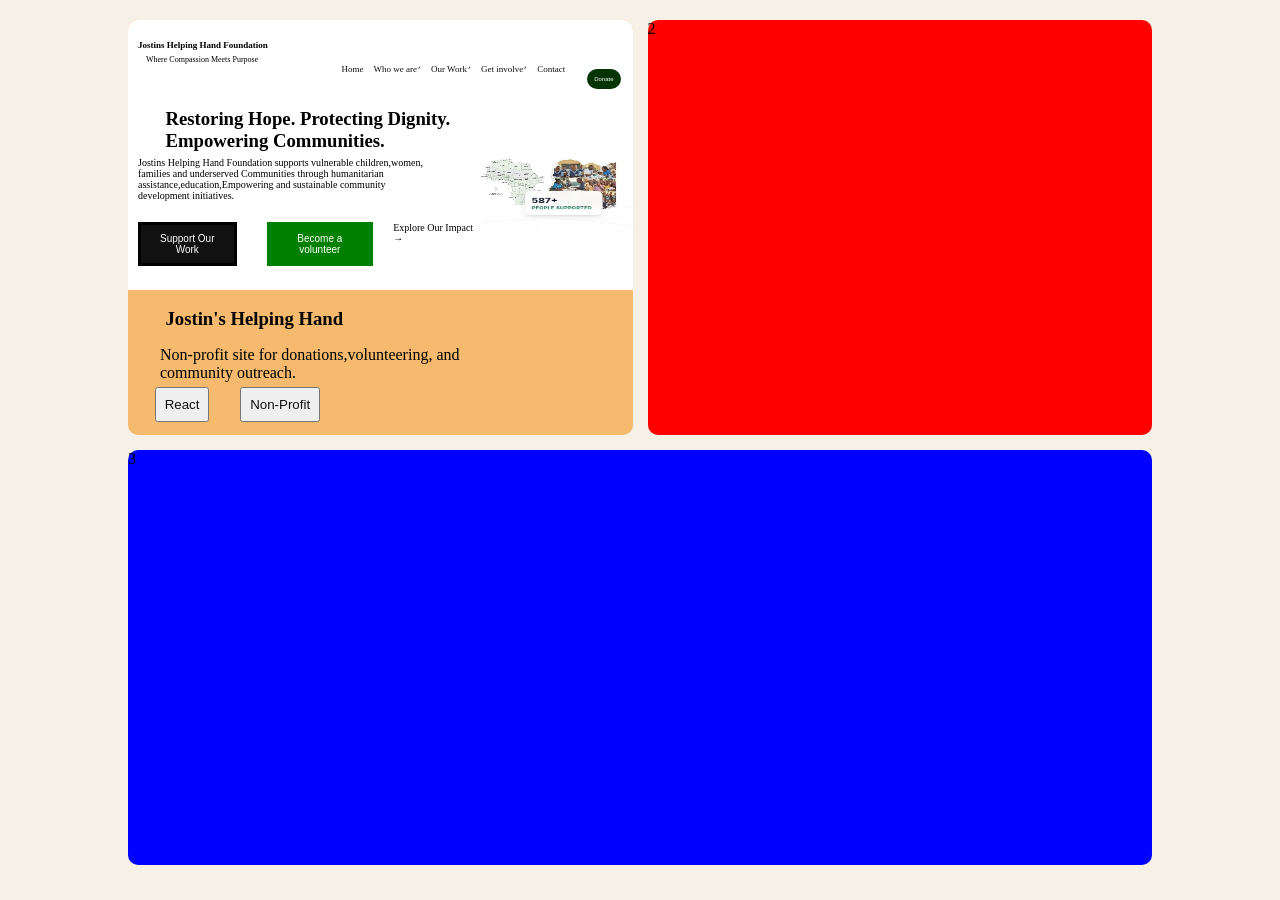
==== index.html @ e825ff5f "my first commit" ====
<!DOCTYPE html>
<html lang="en">
<head>
    <meta charset="UTF-8">
    <meta name="viewport" content="width=device-width, initial-scale=1.0">
    <title>Group Tasks</title>
    <link rel="stylesheet" href="style.css">
    
</head>
<body>
    <div class="parent">
        <div class="one">
            <div class="hand">
                <header>
                    <div id="jos">
                    <h4>Jostins Helping Hand Foundation</h4>
                    <p>Where Compassion Meets Purpose</p>
                    </div>
                    <nav id="are">
                        <a href="#home">Home</a>
                        <a href="#who">Who we are꣺</a>
                        <a href="#our">Our Work꣺</a>
                        <a href="#get">Get involve꣺</a>
                        <a href="#contact">Contact</a>
                        <button id="btn">Donate</button>
                    </nav>
                    
                </header>
                
                <h3>Restoring Hope. Protecting Dignity. <br>Empowering Communities.</h3>
                <img src="image/Screenshot_20261029-131007.jpg" alt="map">
                <p>Jostins Helping Hand Foundation supports vulnerable children,women, <br>
                   families and underserved Communities through humanitarian <br>
                   assistance,education,Empowering and sustainable community <br>
                   development initiatives.
                </p>
                <footer>
                    <button id="ort">Support Our Work</button>
                    <button id="ome">Become a volunteer</button>
                    <p>Explore Our Impact →</p>
                </footer>
            </div>
            <div class="form">
                <h3>Jostin's Helping Hand</h3>
                <p>Non-profit site for donations,volunteering, and <br>community outreach.</p>

                <button>React</button>
                <button>Non-Profit</button>

            </div>






        </div>
        <div class="two">2</div>
        <div class="three">3</div>
    </div>
</body>
</html>
---- style.css ----
*{
    margin: 0;
    padding: 0;
    box-sizing: border-box;
}
body{
    background-color: #F7F0E6;

}
.parent{
    width: 80%;
    height: 50%;
    margin: 20px auto;
    display: grid;
    grid-template-columns: repeat(4, 1fr);
    grid-template-rows: repeat(4,200px);
    grid-gap: 15px;
}
.one{
    border-radius: 10px;
    box-shadow: 50px auto black;
    background-color: #f5ba6d;
    grid-column: span 2;
    grid-row: span 2;

}
.one:hover {
    transition: all 0.2s ease;
    transform: translateY(-8px);
    box-shadow: 0 8px 20px rgba(0, 0, 0, 0.08);
}
.hand{
    background-color: white;
    height: 65%;
    border-radius: 10px 10px 0px 0px;
}
#jos h4{
    font-size: 9px;
    padding-left: 10px;
    padding-top: 20px;
}
#jos p{
     font-size: 8px;
    padding-left: 10px;
}
#are{
    display: flex;
    justify-content: flex-end;
    /* margin-right: 3em; */
    gap: 10px;
    font-size: 9px;
    
}
#are a{
    text-decoration: none;
    color: #111111;
}
#are a:hover{
    color: aquamarine;
}
#btn{
    background-color: rgb(5, 53, 5);
    border-radius: 15px;
    margin-right: 2em;
    border: none;
    color: white;
    font-size: 6px;
    padding: 7px;
    cursor: pointer;
}
#btn:hover{
    color: grey;
}
img{
    float: right;
    width: 30%;
    height: 30%;
}
h3{
    margin-left: 2em;
    margin-top: 1em;
}
.hand p{
    font-size: 10px;
    margin-left: 1em;
    margin-top: 5px;
}
footer{
    display: flex;
    margin-top: 1em;
    gap: 10px;
}
#ort{
    background-color: #111111;
    border: solid black;
    color: white;
    font-size: 10px;
    margin-left: 1em;
}
#ort:hover{
    color: gray;
}
#ome{
    background-color: green;
    border: solid green;
    color: white;
    font-size: 10px;
}
#ome:hover{
    color: skyblue;
}
.form h3{
    font-family: serif;
}
.form p{
    margin-left: 2em;
    margin-top: 1em;
}
button{
    padding: 8px;
    margin-top: 5px;
    margin-left: 2em;
    color: #fcd29b;
    color: #111111;
}
.two{
    border-radius: 10px;
    box-shadow: 20px auto black;
    background-color: red;
    grid-column: span 2;
    grid-row: span 2;

}
.three{
    border-radius: 10px;
    box-shadow: 20px auto black;
    background-color: blue;
    grid-column: span 4;
    grid-row: span 2;

}
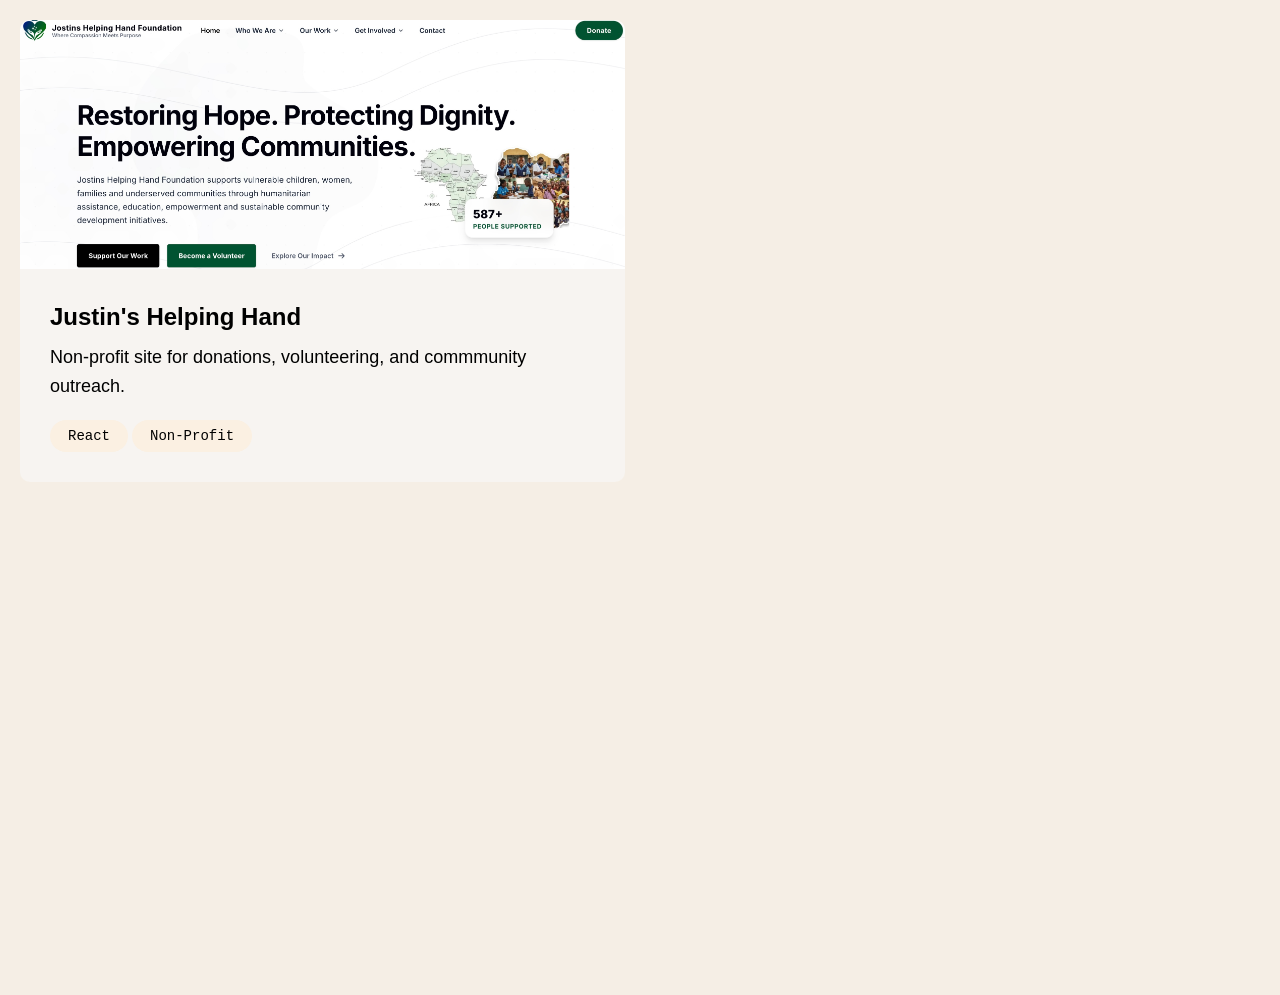
==== commit c9833fe5: "rename files to match project structure" ====
--- a/index.html
+++ b/index.html
@@ -1,62 +1,36 @@
 <!DOCTYPE html>
 <html lang="en">
+
 <head>
     <meta charset="UTF-8">
     <meta name="viewport" content="width=device-width, initial-scale=1.0">
-    <title>Group Tasks</title>
+    <title>Creative Portfolio</title>
     <link rel="stylesheet" href="style.css">
-    
 </head>
+
 <body>
-    <div class="parent">
-        <div class="one">
-            <div class="hand">
-                <header>
-                    <div id="jos">
-                    <h4>Jostins Helping Hand Foundation</h4>
-                    <p>Where Compassion Meets Purpose</p>
-                    </div>
-                    <nav id="are">
-                        <a href="#home">Home</a>
-                        <a href="#who">Who we are꣺</a>
-                        <a href="#our">Our Work꣺</a>
-                        <a href="#get">Get involve꣺</a>
-                        <a href="#contact">Contact</a>
-                        <button id="btn">Donate</button>
-                    </nav>
-                    
-                </header>
+
+    <main>
+        <div class="main">
+            <div class="card1">
+                <div class="imeg">
+                    <img src="Screen Shot 2026-10-29 at 09.38.31 3.jpg" alt="image">
+                </div>
+                <div class="h">
+                    <h2>Justin's Helping Hand</h2>
+                    <p>Non-profit site for donations, volunteering, and commmunity outreach.</p>
+                    <button>React</button> <button>Non-Profit</button>
+                </div>
+            </div>
+            <div class="card2">
                 
-                <h3>Restoring Hope. Protecting Dignity. <br>Empowering Communities.</h3>
-                <img src="image/Screenshot_20261029-131007.jpg" alt="map">
-                <p>Jostins Helping Hand Foundation supports vulnerable children,women, <br>
-                   families and underserved Communities through humanitarian <br>
-                   assistance,education,Empowering and sustainable community <br>
-                   development initiatives.
-                </p>
-                <footer>
-                    <button id="ort">Support Our Work</button>
-                    <button id="ome">Become a volunteer</button>
-                    <p>Explore Our Impact →</p>
-                </footer>
             </div>
-            <div class="form">
-                <h3>Jostin's Helping Hand</h3>
-                <p>Non-profit site for donations,volunteering, and <br>community outreach.</p>
-
-                <button>React</button>
-                <button>Non-Profit</button>
+            <div class="card3">
 
             </div>
+        </div>
+    </main>
 
+</body>
 
-
-
-
-
-        </div>
-        <div class="two">2</div>
-        <div class="three">3</div>
-    </div>
-</body>
 </html>
--- a/style.css
+++ b/style.css
@@ -1,141 +1,59 @@
-*{
-    margin: 0;
-    padding: 0;
-    box-sizing: border-box;
+* {
+  box-sizing: border-box;
+  margin: 0;
+padding: 0;
 }
-body{
-    background-color: #F7F0E6;
 
+.main {
+  display: grid;
+  grid-template: 1fr 1fr/1fr 1fr;
+  gap: 30px;
+ background-color: rgb(245, 238, 229);
+padding: 20px;
 }
-.parent{
-    width: 80%;
-    height: 50%;
-    margin: 20px auto;
-    display: grid;
-    grid-template-columns: repeat(4, 1fr);
-    grid-template-rows: repeat(4,200px);
-    grid-gap: 15px;
+
+img {
+ width: 100%;
+ border-top-left-radius: 10px;
+ border-top-right-radius: 10px;
 }
-.one{
-    border-radius: 10px;
-    box-shadow: 50px auto black;
-    background-color: #f5ba6d;
-    grid-column: span 2;
-    grid-row: span 2;
 
+.card1 {
+  background-color:rgb(247, 244, 241);
+  border-radius: 10px;
 }
-.one:hover {
-    transition: all 0.2s ease;
-    transform: translateY(-8px);
-    box-shadow: 0 8px 20px rgba(0, 0, 0, 0.08);
+
+.card1:hover {
+    transition: all 0.4s ease;
+    transform: translateX(-5px);
+    box-shadow: 0 8px 20px rgba(18, 19, 18, 0.461);
 }
-.hand{
-    background-color: white;
-    height: 65%;
-    border-radius: 10px 10px 0px 0px;
+
+.h {
+  padding: 30px;
 }
-#jos h4{
-    font-size: 9px;
-    padding-left: 10px;
-    padding-top: 20px;
+
+.h button {
+  padding: 8px 18px;
+  background-color: rgb(251, 240, 226);
+  border-radius: 20px;
+  border: none;
+  font-family: "Space Mono", monospace;
+  font-size: 14px;
 }
-#jos p{
-     font-size: 8px;
-    padding-left: 10px;
+
+.h p{
+
+  margin: 12px 0 20px;
+  line-height: 1.6;
+  font-size: 18px;
 }
-#are{
-    display: flex;
-    justify-content: flex-end;
-    /* margin-right: 3em; */
-    gap: 10px;
-    font-size: 9px;
-    
+
+.h h2,
+p {
+  font-family: 'Lucida Sans', 'Lucida Sans Regular', 'Lucida Grande', 'Lucida Sans Unicode', Geneva, Verdana, sans-serif;
 }
-#are a{
-    text-decoration: none;
-    color: #111111;
-}
-#are a:hover{
-    color: aquamarine;
-}
-#btn{
-    background-color: rgb(5, 53, 5);
-    border-radius: 15px;
-    margin-right: 2em;
-    border: none;
-    color: white;
-    font-size: 6px;
-    padding: 7px;
-    cursor: pointer;
-}
-#btn:hover{
-    color: grey;
-}
-img{
-    float: right;
-    width: 30%;
-    height: 30%;
-}
-h3{
-    margin-left: 2em;
-    margin-top: 1em;
-}
-.hand p{
-    font-size: 10px;
-    margin-left: 1em;
-    margin-top: 5px;
-}
-footer{
-    display: flex;
-    margin-top: 1em;
-    gap: 10px;
-}
-#ort{
-    background-color: #111111;
-    border: solid black;
-    color: white;
-    font-size: 10px;
-    margin-left: 1em;
-}
-#ort:hover{
-    color: gray;
-}
-#ome{
-    background-color: green;
-    border: solid green;
-    color: white;
-    font-size: 10px;
-}
-#ome:hover{
-    color: skyblue;
-}
-.form h3{
-    font-family: serif;
-}
-.form p{
-    margin-left: 2em;
-    margin-top: 1em;
-}
-button{
-    padding: 8px;
-    margin-top: 5px;
-    margin-left: 2em;
-    color: #fcd29b;
-    color: #111111;
-}
-.two{
-    border-radius: 10px;
-    box-shadow: 20px auto black;
-    background-color: red;
-    grid-column: span 2;
-    grid-row: span 2;
 
-}
-.three{
-    border-radius: 10px;
-    box-shadow: 20px auto black;
-    background-color: blue;
-    grid-column: span 4;
-    grid-row: span 2;
-
+.card3 {
+  grid-column: 1 / 3;
 }
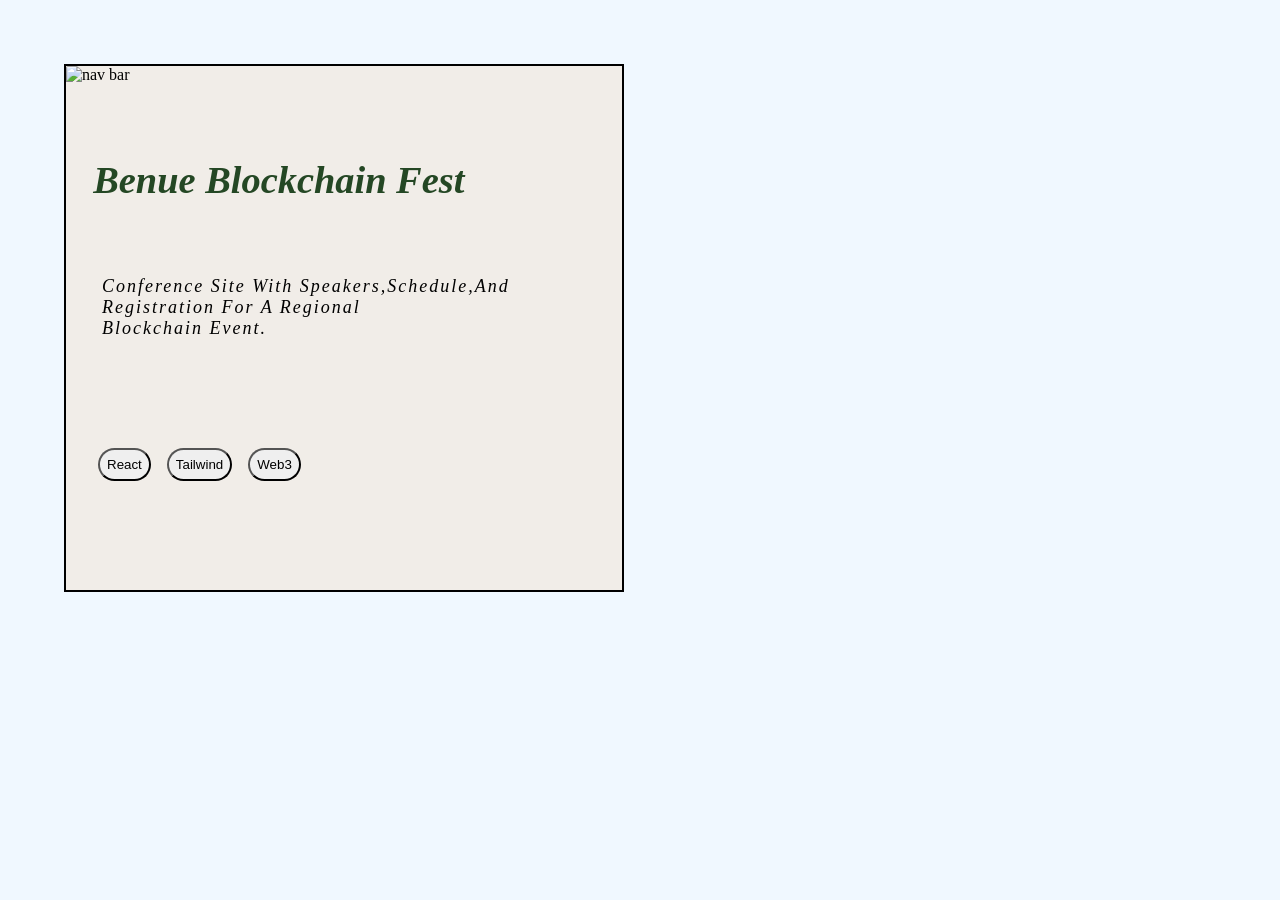
==== commit 5b25b16f: "add box2 part" ====
--- a/index.html
+++ b/index.html
@@ -4,32 +4,35 @@
 <head>
     <meta charset="UTF-8">
     <meta name="viewport" content="width=device-width, initial-scale=1.0">
-    <title>Creative Portfolio</title>
-    <link rel="stylesheet" href="style.css">
+    <title>Document</title>
+    <link rel="stylesheet" href="index.css">
 </head>
 
 <body>
+    <div class="main">
 
-    <main>
-        <div class="main">
-            <div class="card1">
-                <div class="imeg">
-                    <img src="Screen Shot 2026-10-29 at 09.38.31 3.jpg" alt="image">
-                </div>
-                <div class="h">
-                    <h2>Justin's Helping Hand</h2>
-                    <p>Non-profit site for donations, volunteering, and commmunity outreach.</p>
-                    <button>React</button> <button>Non-Profit</button>
-                </div>
+
+        <div class="img">
+            <img src="Screenshot 2026-10-29 at 12.41.29 PM.png" alt="nav bar">
+        </div>
+        <div class="h1">
+            <h1><span>benue blockchain fest</span></h1>
+        </div>
+        <div class="p">
+            <p>conference site with speakers,schedule,and registration for a regional <br>blockchain event.</p>
+        </div>
+        <section class="button">
+            <div id="button1">
+                <button>React</button>
             </div>
-            <div class="card2">
-                
+            <div id="button2">
+                <button>Tailwind</button>
             </div>
-            <div class="card3">
-
+            <div id="button3">
+                <button>Web3</button>
             </div>
-        </div>
-    </main>
+        </section>
+    </div>
 
 </body>
 
--- a/index.css
+++ b/index.css
@@ -0,0 +1,64 @@
+*{
+    
+    margin: 0px;
+    box-sizing: border-box;
+}
+body{
+    padding: 4em;
+    background-color: aliceblue;
+}
+div.main{
+    display: grid;
+    background-color: rgb(241, 237, 232);
+    border: 2px solid black;
+    height: 33em;
+    width: 35em;
+}
+img{
+    border-radius: 2px;
+    max-width: 100%;
+    height: auto;
+    
+}
+div.h1{
+    padding-left:1em;
+    font-size: larger;
+    text-transform: capitalize;
+    font-style: italic;
+    text-indent: 8px;
+    line-height: 1;
+}
+div.h1 span{
+    color: rgb(36, 71, 36);
+}
+
+div.p{
+    letter-spacing: 2px;
+    padding-left: 2em;
+    font-size: large;
+    text-transform: capitalize;
+    font-style: italic;
+    line-height: 1.
+}
+div.button{
+    padding: 2em;
+    background-color: bisque;
+}
+.button{
+    display:flex;
+    gap: 1em;
+    padding: 2em;
+}
+#button1 button{
+    border-radius: 50px;
+    padding: 7px;
+;
+}
+#button2 button{
+    border-radius: 50px;
+    padding: 7px;
+}
+#button3 button{
+    border-radius: 50px;
+    padding: 7px;
+}
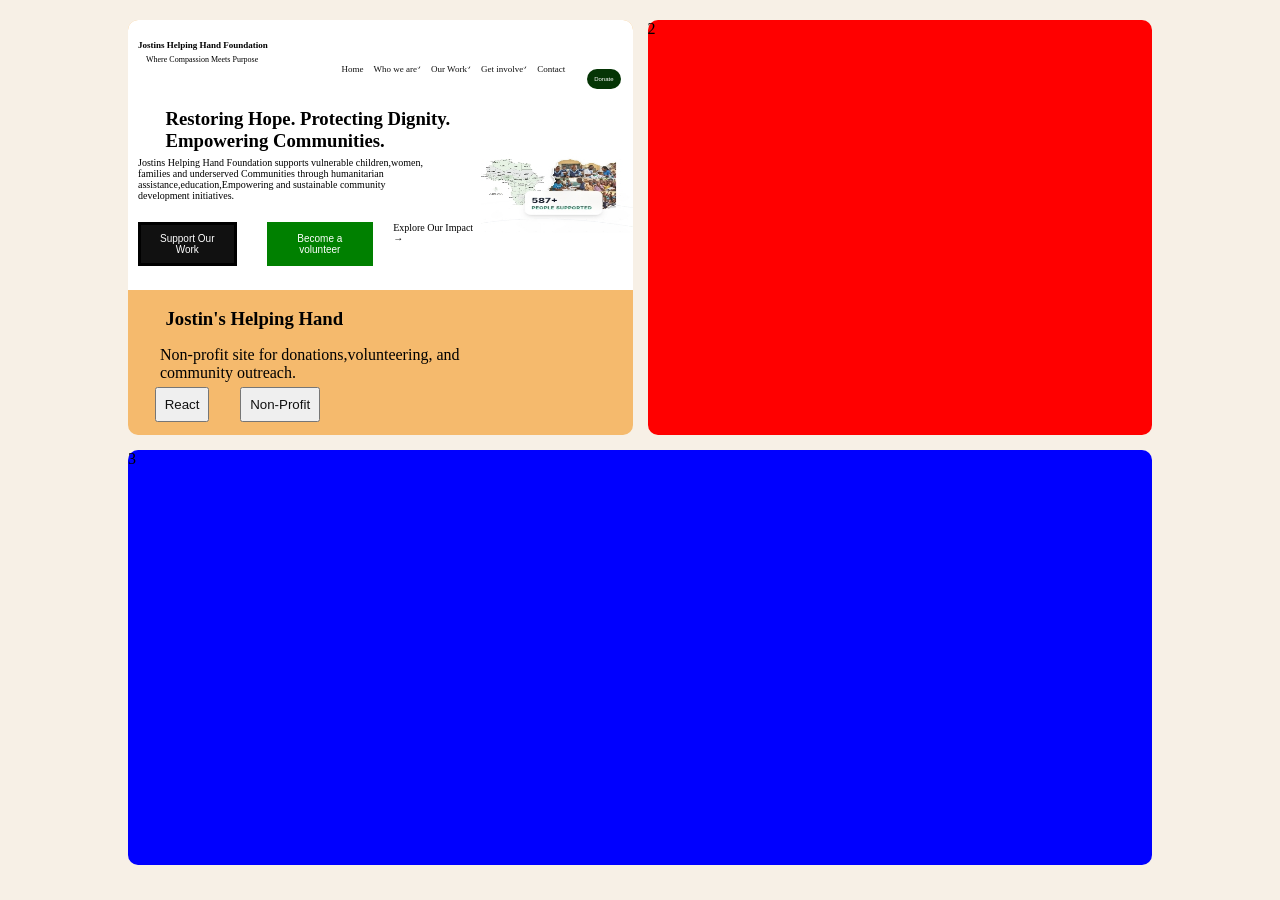
==== commit d446eb74: "Merge pull request #1 from RabiuAlabi1/feature/change-background added background changes to index.h" ====
--- a/index.html
+++ b/index.html
@@ -1,39 +1,62 @@
 <!DOCTYPE html>
 <html lang="en">
-
 <head>
     <meta charset="UTF-8">
     <meta name="viewport" content="width=device-width, initial-scale=1.0">
-    <title>Document</title>
-    <link rel="stylesheet" href="index.css">
+    <title>Group Tasks</title>
+    <link rel="stylesheet" href="style.css">
+    
 </head>
+<body>
+    <div class="parent">
+        <div class="one">
+            <div class="hand">
+                <header>
+                    <div id="jos">
+                    <h4>Jostins Helping Hand Foundation</h4>
+                    <p>Where Compassion Meets Purpose</p>
+                    </div>
+                    <nav id="are">
+                        <a href="#home">Home</a>
+                        <a href="#who">Who we are꣺</a>
+                        <a href="#our">Our Work꣺</a>
+                        <a href="#get">Get involve꣺</a>
+                        <a href="#contact">Contact</a>
+                        <button id="btn">Donate</button>
+                    </nav>
+                    
+                </header>
+                
+                <h3>Restoring Hope. Protecting Dignity. <br>Empowering Communities.</h3>
+                <img src="image/Screenshot_20261029-131007.jpg" alt="map">
+                <p>Jostins Helping Hand Foundation supports vulnerable children,women, <br>
+                   families and underserved Communities through humanitarian <br>
+                   assistance,education,Empowering and sustainable community <br>
+                   development initiatives.
+                </p>
+                <footer>
+                    <button id="ort">Support Our Work</button>
+                    <button id="ome">Become a volunteer</button>
+                    <p>Explore Our Impact →</p>
+                </footer>
+            </div>
+            <div class="form">
+                <h3>Jostin's Helping Hand</h3>
+                <p>Non-profit site for donations,volunteering, and <br>community outreach.</p>
 
-<body>
-    <div class="main">
+                <button>React</button>
+                <button>Non-Profit</button>
+
+            </div>
 
 
-        <div class="img">
-            <img src="Screenshot 2026-10-29 at 12.41.29 PM.png" alt="nav bar">
+
+
+
+
         </div>
-        <div class="h1">
-            <h1><span>benue blockchain fest</span></h1>
-        </div>
-        <div class="p">
-            <p>conference site with speakers,schedule,and registration for a regional <br>blockchain event.</p>
-        </div>
-        <section class="button">
-            <div id="button1">
-                <button>React</button>
-            </div>
-            <div id="button2">
-                <button>Tailwind</button>
-            </div>
-            <div id="button3">
-                <button>Web3</button>
-            </div>
-        </section>
+        <div class="two">2</div>
+        <div class="three">3</div>
     </div>
-
 </body>
-
 </html>
--- a/style.css
+++ b/style.css
@@ -0,0 +1,141 @@
+*{
+    margin: 0;
+    padding: 0;
+    box-sizing: border-box;
+}
+body{
+    background-color: #F7F0E6;
+
+}
+.parent{
+    width: 80%;
+    height: 50%;
+    margin: 20px auto;
+    display: grid;
+    grid-template-columns: repeat(4, 1fr);
+    grid-template-rows: repeat(4,200px);
+    grid-gap: 15px;
+}
+.one{
+    border-radius: 10px;
+    box-shadow: 50px auto black;
+    background-color: #f5ba6d;
+    grid-column: span 2;
+    grid-row: span 2;
+
+}
+.one:hover {
+    transition: all 0.2s ease;
+    transform: translateY(-8px);
+    box-shadow: 0 8px 20px rgba(0, 0, 0, 0.08);
+}
+.hand{
+    background-color: white;
+    height: 65%;
+    border-radius: 10px 10px 0px 0px;
+}
+#jos h4{
+    font-size: 9px;
+    padding-left: 10px;
+    padding-top: 20px;
+}
+#jos p{
+     font-size: 8px;
+    padding-left: 10px;
+}
+#are{
+    display: flex;
+    justify-content: flex-end;
+    /* margin-right: 3em; */
+    gap: 10px;
+    font-size: 9px;
+    
+}
+#are a{
+    text-decoration: none;
+    color: #111111;
+}
+#are a:hover{
+    color: aquamarine;
+}
+#btn{
+    background-color: rgb(5, 53, 5);
+    border-radius: 15px;
+    margin-right: 2em;
+    border: none;
+    color: white;
+    font-size: 6px;
+    padding: 7px;
+    cursor: pointer;
+}
+#btn:hover{
+    color: grey;
+}
+img{
+    float: right;
+    width: 30%;
+    height: 30%;
+}
+h3{
+    margin-left: 2em;
+    margin-top: 1em;
+}
+.hand p{
+    font-size: 10px;
+    margin-left: 1em;
+    margin-top: 5px;
+}
+footer{
+    display: flex;
+    margin-top: 1em;
+    gap: 10px;
+}
+#ort{
+    background-color: #111111;
+    border: solid black;
+    color: white;
+    font-size: 10px;
+    margin-left: 1em;
+}
+#ort:hover{
+    color: gray;
+}
+#ome{
+    background-color: green;
+    border: solid green;
+    color: white;
+    font-size: 10px;
+}
+#ome:hover{
+    color: skyblue;
+}
+.form h3{
+    font-family: serif;
+}
+.form p{
+    margin-left: 2em;
+    margin-top: 1em;
+}
+button{
+    padding: 8px;
+    margin-top: 5px;
+    margin-left: 2em;
+    color: #fcd29b;
+    color: #111111;
+}
+.two{
+    border-radius: 10px;
+    box-shadow: 20px auto black;
+    background-color: red;
+    grid-column: span 2;
+    grid-row: span 2;
+
+}
+.three{
+    border-radius: 10px;
+    box-shadow: 20px auto black;
+    background-color: blue;
+    grid-column: span 4;
+    grid-row: span 2;
+
+}
